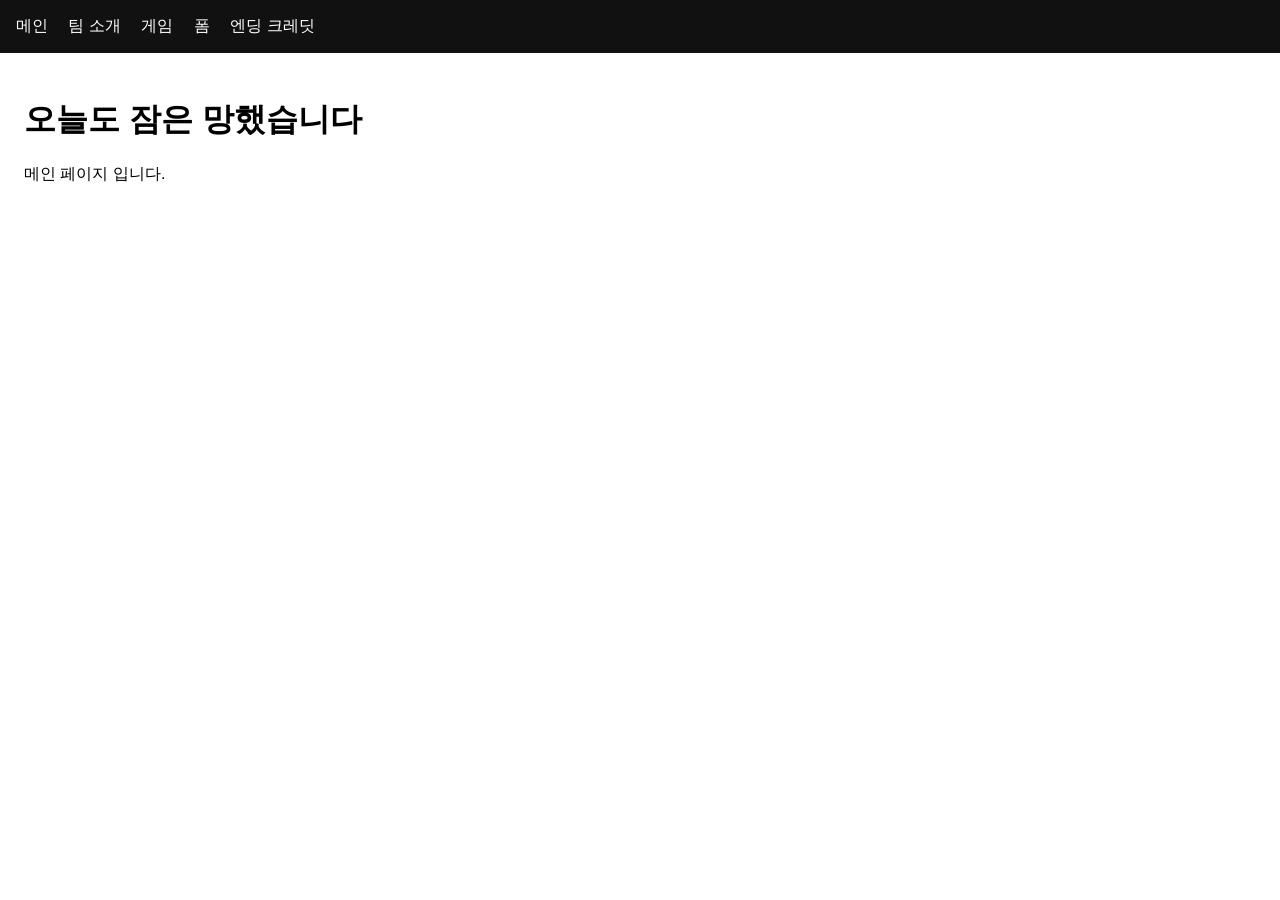
==== index.html @ 9ad0a55a "기본 파일 구조 + 네비게이션" ====
<!DOCTYPE html>
<html lang="ko">
<head>
  <meta charset="UTF-8">
  <title>오늘도 잠은 망했습니다</title>
  <link rel="stylesheet" href="css/style.css">
</head>
<body>

  <header>
    <nav>
      <a href="index.html">메인</a>
      <a href="team.html">팀 소개</a>
      <a href="game.html">게임</a>
      <a href="form.html">폼</a>
      <a href="credit.html">엔딩 크레딧</a>
    </nav>
  </header>

  <main>
    <h1>오늘도 잠은 망했습니다</h1>
    <p>메인 페이지 입니다.</p>
  </main>

</body>
</html>
---- css/style.css ----
* {
  box-sizing: border-box;
}

body {
  margin: 0;
  font-family: Arial, sans-serif;
}

header {
  background-color: #111;
  padding: 16px;
}

nav a {
  color: white;
  text-decoration: none;
  margin-right: 16px;
}

main {
  padding: 24px;
}
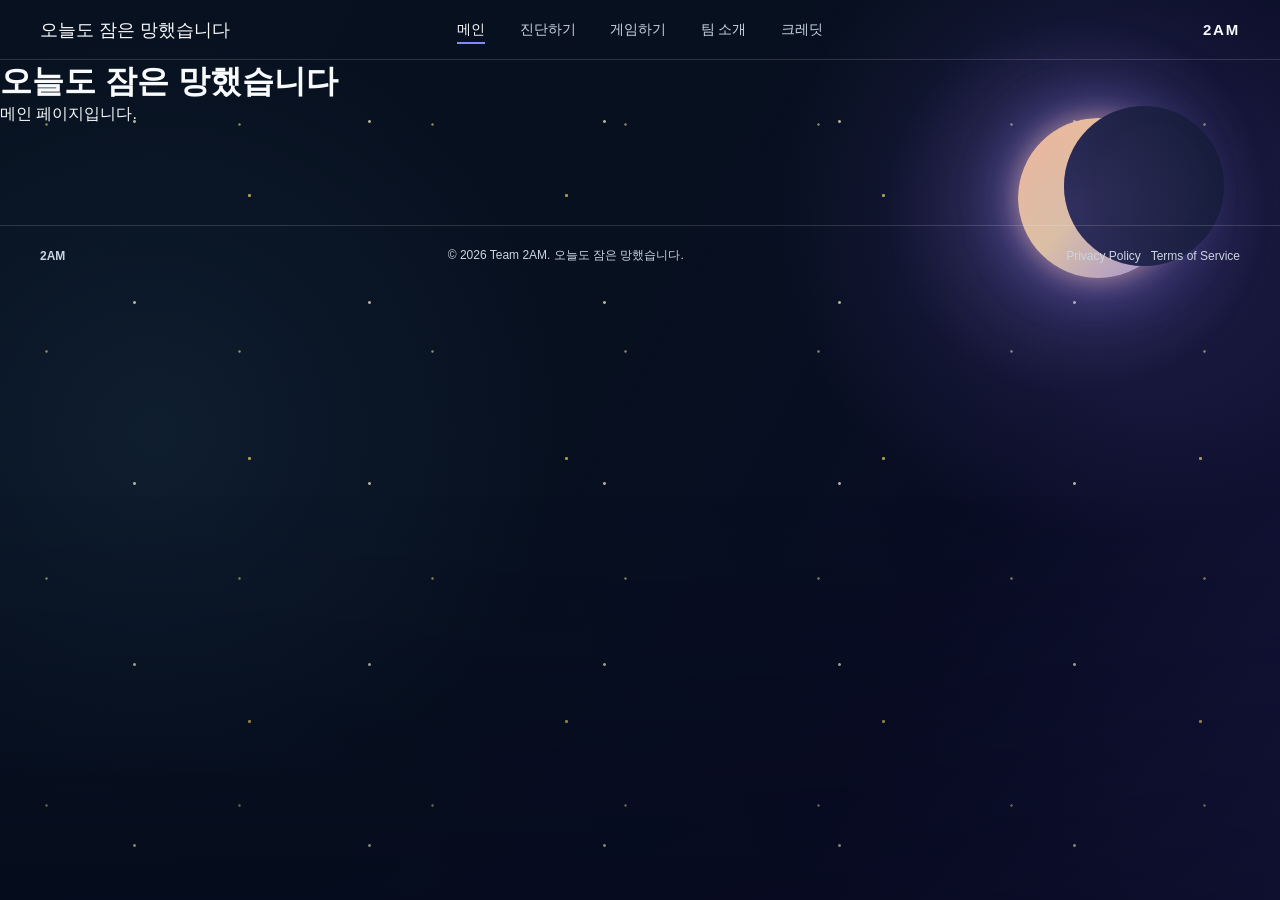
==== commit e47fab89: "공통 css 수정 + 게임페이지 추가 Co-Authored-By: Claude Sonnet 4.6 <noreply@anthropic.com>" ====
--- a/index.html
+++ b/index.html
@@ -1,26 +1,40 @@
 <!DOCTYPE html>
 <html lang="ko">
 <head>
-  <meta charset="UTF-8">
-  <title>오늘도 잠은 망했습니다</title>
-  <link rel="stylesheet" href="css/style.css">
+    <meta charset="UTF-8">
+    <meta name="viewport" content="width=device-width, initial-scale=1.0">
+    <title>오늘도 잠은 망했습니다</title>
+    <link rel="stylesheet" href="css/style.css">
 </head>
 <body>
 
-  <header>
-    <nav>
-      <a href="index.html">메인</a>
-      <a href="team.html">팀 소개</a>
-      <a href="game.html">게임</a>
-      <a href="form.html">폼</a>
-      <a href="credit.html">엔딩 크레딧</a>
-    </nav>
-  </header>
+    <div class="moon" aria-hidden="true"></div>
+    <div class="shooting-stars" aria-hidden="true"></div>
 
-  <main>
-    <h1>오늘도 잠은 망했습니다</h1>
-    <p>메인 페이지 입니다.</p>
-  </main>
+    <header>
+        <h3>오늘도 잠은 망했습니다</h3>
+        <nav id="mainNav">
+            <a href="index.html" class="active">메인</a>
+            <a href="form.html">진단하기</a>
+            <a href="game.html">게임하기</a>
+            <a href="team.html">팀 소개</a>
+            <a href="credit.html">크레딧</a>
+        </nav>
+        <span class="header-logo">2AM</span>
+        <button class="menu-toggle" id="menuToggle" type="button" aria-label="메뉴 열기" aria-expanded="false">☰</button>
+    </header>
 
+    <main>
+        <h1>오늘도 잠은 망했습니다</h1>
+        <p>메인 페이지입니다.</p>
+    </main>
+
+    <footer>
+        <b>2AM</b>
+        <p>© 2026 Team 2AM. 오늘도 잠은 망했습니다.</p>
+        <span>Privacy Policy &nbsp; Terms of Service</span>
+    </footer>
+
+    <script src="js/common.js"></script>
 </body>
-</html>+</html>
--- a/css/style.css
+++ b/css/style.css
@@ -1,23 +1,405 @@
+/* ==============================================
+   style.css — 공통 베이스 스타일
+   모든 페이지에서 공유하는 요소만 여기에 작성
+   페이지별 스타일은 각 css 파일에 작성하세요
+   ============================================== */
+
+/* ===== RESET ===== */
 * {
-  box-sizing: border-box;
-}
-
+    margin: 0;
+    padding: 0;
+    box-sizing: border-box;
+}
+
+/* ===== CSS 변수 (색상 팔레트) ===== */
+:root {
+    --text:   #f8fafc;
+    --muted:  #cbd5e1;
+    --line:   rgba(255, 255, 255, 0.15);
+    --glass:  rgba(5, 11, 31, 0.46);
+    --blue:   #60a5fa;
+    --purple: #a78bfa;
+    --gray:   #94a3b8;
+}
+
+/* ===== BODY — 밤하늘 배경 ===== */
 body {
-  margin: 0;
-  font-family: Arial, sans-serif;
-}
-
+    font-family: Arial, sans-serif;
+    background:
+        radial-gradient(circle at 86% 24%, rgba(99, 82, 180, 0.28), transparent 25%),
+        radial-gradient(circle at 12% 48%, rgba(45, 79, 105, 0.20), transparent 34%),
+        linear-gradient(118deg, #07111f 0%, #07101f 45%, #090d25 72%, #15143a 100%);
+    background-attachment: fixed;
+    color: var(--text);
+    min-height: 100vh;
+    overflow-x: hidden;
+    position: relative;
+}
+
+/* pseudo-element 공통 기반 */
+body::before,
+body::after {
+    content: "";
+    position: fixed;
+    inset: 0;
+    pointer-events: none;
+}
+
+/* 별 패턴 레이어 */
+body::before {
+    background-image:
+        radial-gradient(circle, rgba(255, 248, 196, 0.98) 0 1px,   transparent 1.8px),
+        radial-gradient(circle, rgba(253, 224, 71,  0.92) 0 1.2px, transparent 2px),
+        radial-gradient(circle, rgba(254, 240, 138, 0.76) 0 0.8px, transparent 1.6px);
+    background-size:
+        235px 181px,
+        317px 263px,
+        193px 227px;
+    background-position:
+        17px  31px,
+        91px  64px,
+        143px 11px;
+    opacity: 0.7;
+    mix-blend-mode: screen;
+    animation: starDrift 7s ease-in-out infinite;
+}
+
+/* 야광 오버레이 */
+body::after {
+    background:
+        radial-gradient(circle at 84% 23%, rgba(167, 139, 250, 0.2), transparent 15%),
+        linear-gradient(to bottom, transparent 55%, rgba(2, 6, 23, 0.32) 100%);
+    animation: nightGlow 9s ease-in-out infinite alternate;
+}
+
+/* header / main / footer는 배경 pseudo-element 위에 올라와야 함 */
+header,
+main,
+footer {
+    position: relative;
+    z-index: 1;
+}
+
+/* ===== 달 ===== */
+.moon {
+    position: fixed;
+    top: 118px;
+    right: 8%;
+    width: 160px;
+    height: 160px;
+    z-index: 0;
+    pointer-events: none;
+    border-radius: 50%;
+    background: linear-gradient(135deg, #f4bd91 10%, #e4c995 48%, #9b8ed2 100%);
+    box-shadow:
+        0 0  24px rgba(253, 186, 116, 0.52),
+        0 0  58px rgba(167, 139, 250, 0.48),
+        0 0 100px rgba(129, 140, 248, 0.28);
+    animation: moonFloat 8s cubic-bezier(0.45, 0, 0.55, 1) infinite alternate;
+}
+
+/* 초승달 모양: 같은 크기의 원으로 달을 가려서 반달 표현 */
+.moon::after {
+    content: "";
+    position: absolute;
+    width: 160px;
+    height: 160px;
+    top: -12px;
+    left: 46px;
+    border-radius: 50%;
+    background: #111833;
+    box-shadow: inset 10px -8px 22px rgba(24, 30, 66, 0.48);
+}
+
+/* ===== 별똥별 ===== */
+.shooting-stars {
+    position: fixed;
+    inset: 0;
+    z-index: 0;
+    pointer-events: none;
+    overflow: hidden;
+}
+
+/* JS에서 span을 동적으로 생성하고 --top, --delay CSS 변수를 주입 */
+.shooting-stars span {
+    position: absolute;
+    top: var(--top);
+    right: -220px;
+    width: 58px;
+    height: 1px;
+    border-radius: 999px;
+    opacity: 0;
+    background: linear-gradient(
+        90deg,
+        rgba(255, 255, 225, 0.9),
+        rgba(253, 224, 71,  0.42) 45%,
+        transparent
+    );
+    filter: blur(0.45px) drop-shadow(0 0 4px rgba(253, 224, 71, 0.48));
+    transform: translate3d(0, 0, 0) rotate(-38deg);
+    transform-origin: left center;
+    animation: shootingStar 30s linear var(--delay) infinite;
+}
+
+/* 꼬리 두 번째 선 */
+.shooting-stars span::before {
+    content: "";
+    position: absolute;
+    left: 2px;
+    top: 50%;
+    width: 58px;
+    height: 1px;
+    border-radius: 999px;
+    background: linear-gradient(
+        90deg,
+        rgba(255, 255, 225, 0.9),
+        rgba(253, 224, 71,  0.42) 45%,
+        transparent
+    );
+    filter: blur(0.45px) drop-shadow(0 0 4px rgba(253, 224, 71, 0.48));
+    transform: translateY(2px) rotate(5deg);
+    transform-origin: left center;
+}
+
+/* 별 머리 — clip-path로 10각 별 모양 */
+.shooting-stars span::after {
+    content: "";
+    position: absolute;
+    left: -8px;
+    top: 50%;
+    width: 12px;
+    height: 12px;
+    background: linear-gradient(135deg, #fff7a8 5%, #fde047 44%, #eab308 100%);
+    clip-path: polygon(
+        50%  0%,  61% 35%, 98% 35%, 68% 57%,
+        79% 94%,  50% 72%, 21% 94%, 32% 57%,
+         2% 35%,  39% 35%
+    );
+    box-shadow:
+        0 0  5px rgba(255, 255, 220, 0.95),
+        0 0 10px rgba(250, 204,  21, 0.65);
+    transform-origin: center;
+    animation: shootingStarSpin 1.4s linear infinite;
+}
+
+/* ===== 애니메이션 ===== */
+@keyframes starDrift {
+    0%   { opacity: 0.50; filter: brightness(0.9) drop-shadow(0 0 1px rgba(255,255,255,0.40)); transform: translate3d(-3px,  2px, 0) scale(1);     }
+    45%  { opacity: 0.86; filter: brightness(1.5) drop-shadow(0 0 2px rgba(205,196,255,0.80)); transform: translate3d( 8px, -7px, 0) scale(1.008); }
+    55%  { opacity: 1;    filter: brightness(1.9) drop-shadow(0 0 4px rgba(255,255,255,0.95)); transform: translate3d( 9px, -8px, 0) scale(1.012); }
+    100% { opacity: 0.56; filter: brightness(1.0) drop-shadow(0 0 1px rgba(205,196,255,0.45)); transform: translate3d(-3px,  2px, 0) scale(1);     }
+}
+
+@keyframes shootingStar {
+    0%       { opacity: 0;    transform: translate3d(    0,    0, 0) rotate(-38deg); }
+    2%       { opacity: 0.9;  transform: translate3d( -6vw,  5vh, 0) rotate(-38deg); }
+    9%       { opacity: 0.95; transform: translate3d(-62vw, 48vh, 0) rotate(-38deg); }
+    17%      { opacity: 0.9;  transform: translate3d(-118vw, 91vh, 0) rotate(-38deg); }
+    18%      { opacity: 0;    transform: translate3d(-125vw, 97vh, 0) rotate(-38deg); }
+    19%, 100%{ opacity: 0;    transform: translate3d(-125vw, 97vh, 0) rotate(-38deg); }
+}
+
+@keyframes shootingStarSpin {
+    from { transform: translateY(-50%) rotate(0deg); }
+    to   { transform: translateY(-50%) rotate(360deg); }
+}
+
+@keyframes nightGlow {
+    from { opacity: 0.72; transform: scale(1)     translate3d(  0,  0, 0); }
+    to   { opacity: 1;    transform: scale(1.025) translate3d(-8px, 5px, 0); }
+}
+
+@keyframes moonFloat {
+    from {
+        filter: brightness(0.92);
+        transform: translate3d(0, 0, 0) rotate(-0.8deg);
+        box-shadow: 0 0  22px rgba(253,186,116,0.44), 0 0  52px rgba(167,139,250,0.40), 0 0  90px rgba(129,140,248,0.22);
+    }
+    to {
+        filter: brightness(1.08);
+        transform: translate3d(-7px, 9px, 0) rotate(0.8deg);
+        box-shadow: 0 0  28px rgba(253,186,116,0.62), 0 0  68px rgba(167,139,250,0.56), 0 0 112px rgba(129,140,248,0.32);
+    }
+}
+
+/* 모션 민감 사용자 배려 */
+@media (prefers-reduced-motion: reduce) {
+    body::before,
+    body::after,
+    .moon,
+    .shooting-stars span,
+    .shooting-stars span::after {
+        animation: none;
+    }
+}
+
+/* ===== HEADER ===== */
 header {
-  background-color: #111;
-  padding: 16px;
+    height: 60px;
+    border-bottom: 1px solid var(--line);
+    display: flex;
+    justify-content: space-between;
+    align-items: center;
+    padding: 0 40px;
+}
+
+header h3 {
+    font-size: 18px;
+    font-weight: normal;
+    flex: 1; /* 왼쪽 공간 차지 → nav 중앙 정렬 효과 */
+}
+
+/* 우측 2AM 로고 */
+.header-logo {
+    flex: 1;
+    text-align: right;
+    font-size: 15px;
+    font-weight: bold;
+    letter-spacing: 0.12em;
+    color: var(--text);
 }
 
 nav a {
-  color: white;
-  text-decoration: none;
-  margin-right: 16px;
-}
-
-main {
-  padding: 24px;
-}+    text-decoration: none;
+    color: var(--muted);
+    margin: 0 15px;
+    font-size: 14px;
+    transition: color 0.3s;
+}
+
+nav a:hover {
+    color: white;
+}
+
+nav .active {
+    color: white;
+    border-bottom: 2px solid #818cf8;
+    padding-bottom: 5px;
+}
+
+/* 모바일 햄버거 버튼 — 데스크탑에서는 숨김 */
+.menu-toggle {
+    display: none;
+}
+
+/* ===== FOOTER ===== */
+footer {
+    margin-top: 100px;
+    border-top: 1px solid var(--line);
+    height: 60px;
+    display: flex;
+    justify-content: space-between;
+    align-items: center;
+    padding: 0 40px;
+    color: var(--muted);
+    font-size: 12px;
+}
+
+/* ===== 모바일 (공통) ===== */
+@media (max-width: 768px) {
+    /* 배경 단순화 */
+    body {
+        background:
+            radial-gradient(circle at 88% 12%, rgba(124, 58, 237, 0.22), transparent 25%),
+            linear-gradient(160deg, #07111f 0%, #0b1029 58%, #17133b 100%);
+    }
+
+    /* 달 — 크기/위치 조정 */
+    .moon {
+        top: 88px;
+        right: -28px;
+        width: 100px;
+        height: 100px;
+        opacity: 0.55;
+    }
+
+    .moon::after {
+        width: 100px;
+        height: 100px;
+        top: -8px;
+        left: 30px;
+    }
+
+    /* 헤더 — sticky + blur */
+    header {
+        position: sticky;
+        top: 0;
+        z-index: 5;
+        height: 58px;
+        padding: 0 18px;
+        background: rgba(7, 16, 31, 0.9);
+        backdrop-filter: blur(14px);
+    }
+
+    header h3 {
+        max-width: 210px;
+        font-size: 14px;
+    }
+
+    /* 로고 모바일에서 숨김 */
+    .header-logo {
+        display: none;
+    }
+
+    /* 햄버거 버튼 표시 */
+    .menu-toggle {
+        display: block;
+        width: 40px;
+        height: 40px;
+        margin: 0;
+        padding: 0;
+        border: none;
+        border-radius: 8px;
+        background: transparent;
+        box-shadow: none;
+        font-size: 24px;
+        color: var(--text);
+        cursor: pointer;
+        transition: background 0.2s;
+    }
+
+    .menu-toggle:hover {
+        background: rgba(255, 255, 255, 0.08);
+    }
+
+    /* nav — 드롭다운으로 변환 */
+    header nav {
+        position: absolute;
+        top: 58px;
+        right: 12px;
+        display: none;
+        width: 170px;
+        padding: 10px;
+        border: 1px solid var(--line);
+        border-radius: 12px;
+        background: rgba(10, 16, 40, 0.98);
+        box-shadow: 0 16px 38px rgba(0, 0, 0, 0.38);
+    }
+
+    header nav.show {
+        display: block;
+    }
+
+    header nav a {
+        display: block;
+        margin: 0;
+        padding: 12px 14px;
+        border-radius: 8px;
+    }
+
+    nav .active {
+        border-bottom: 0;
+        background: rgba(129, 140, 248, 0.2);
+        padding-bottom: 12px;
+    }
+
+    /* 푸터 — 세로 정렬 */
+    footer {
+        height: auto;
+        margin-top: 30px;
+        padding: 24px 16px;
+        flex-direction: column;
+        gap: 8px;
+        text-align: center;
+    }
+}
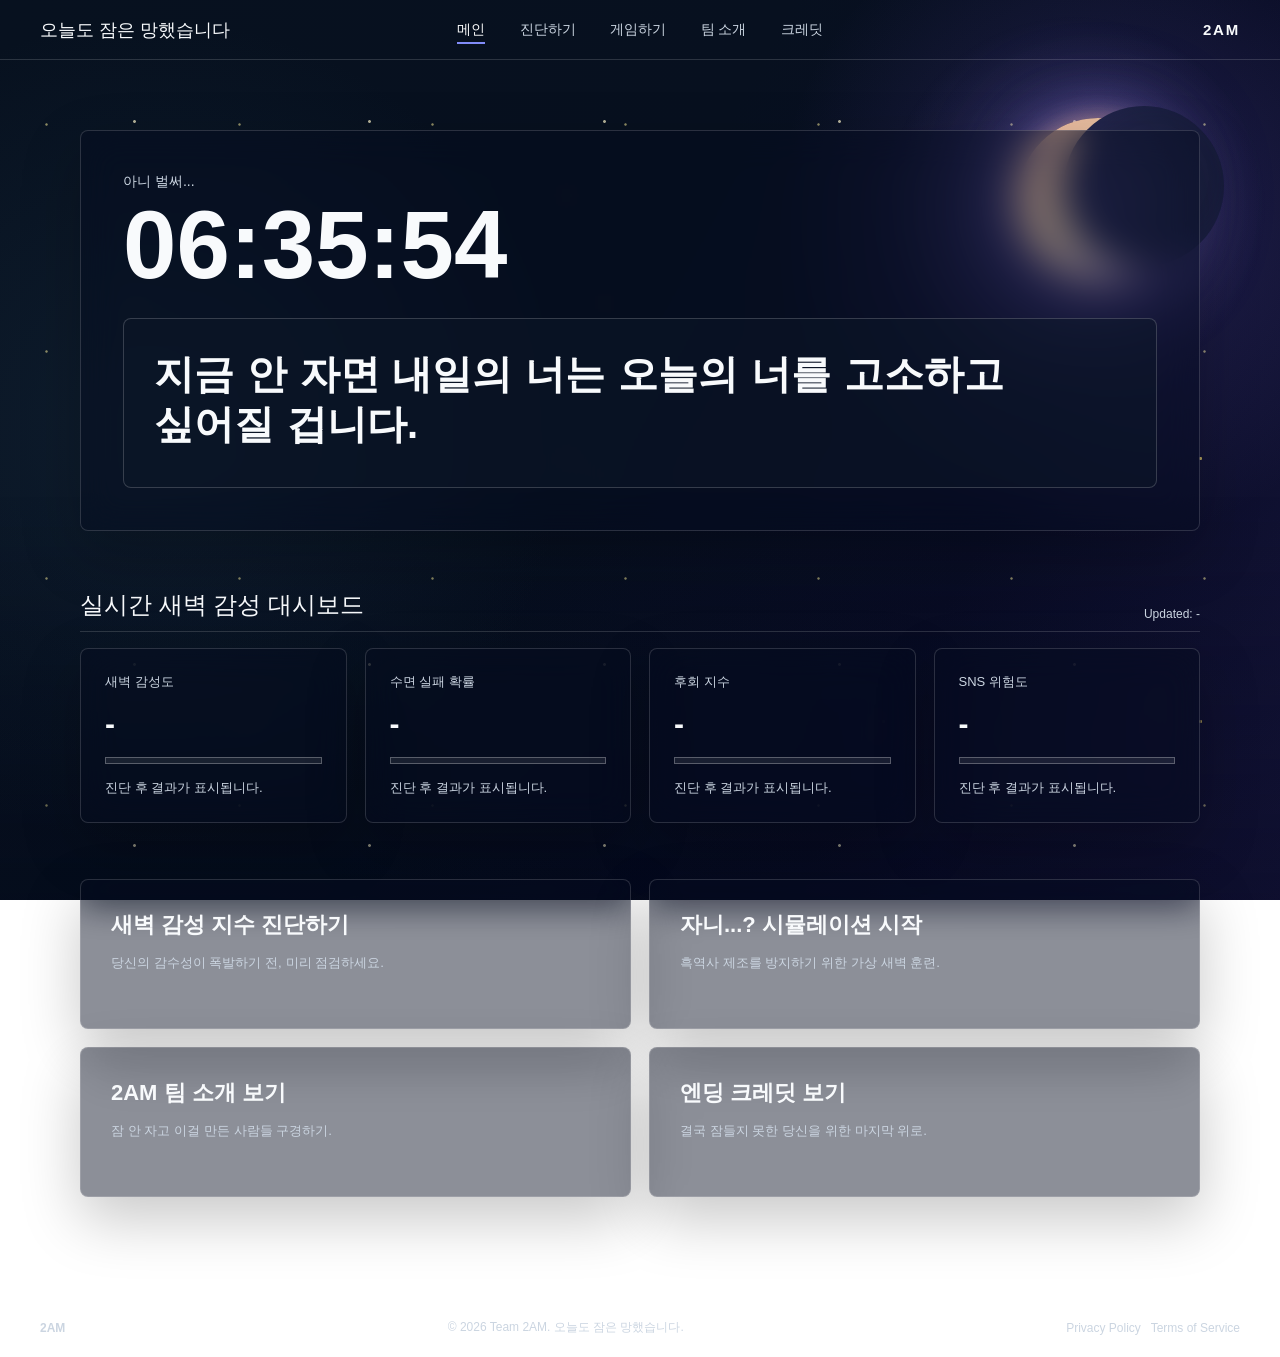
==== commit e2457da6: "fix : 팩폭 문구 자동 새로고침으로 변경" ====
--- a/index.html
+++ b/index.html
@@ -3,7 +3,7 @@
 <head>
     <meta charset="UTF-8">
     <meta name="viewport" content="width=device-width, initial-scale=1.0">
-    <title>오늘도 잠은 망했습니다</title>
+    <title>메인 | 오늘도 잠은 망했습니다</title>
     <link rel="stylesheet" href="css/style.css">
 </head>
 <body>
@@ -14,7 +14,7 @@
     <header>
         <h3>오늘도 잠은 망했습니다</h3>
         <nav id="mainNav">
-            <a href="index.html" class="active">메인</a>
+            <a href="main.html" class="active">메인</a>
             <a href="form.html">진단하기</a>
             <a href="game.html">게임하기</a>
             <a href="team.html">팀 소개</a>
@@ -24,9 +24,71 @@
         <button class="menu-toggle" id="menuToggle" type="button" aria-label="메뉴 열기" aria-expanded="false">☰</button>
     </header>
 
-    <main>
-        <h1>오늘도 잠은 망했습니다</h1>
-        <p>메인 페이지입니다.</p>
+    <main class="home-main">
+        <section class="time-panel" aria-labelledby="currentTimeTitle">
+            <p class="eyebrow">아니 벌써...</p>
+            <h1 id="currentTimeTitle" class="current-time">--:--:--</h1>
+
+            <div class="fact-card">
+                <p id="factMessage">지금 누워도 내일의 너는 오늘의 너를 기억합니다.</p>
+            </div>
+        </section>
+
+        <section class="dashboard" aria-labelledby="dashboardTitle">
+            <div class="section-heading">
+                <h2 id="dashboardTitle">실시간 새벽 감성 대시보드</h2>
+                <span id="dashboardUpdated">Updated: -</span>
+            </div>
+
+            <div class="dashboard-grid">
+                <article class="dashboard-card">
+                    <p>새벽 감성도</p>
+                    <strong id="dashboardEmotion">-</strong>
+                    <div class="meter"><span id="dashboardEmotionBar"></span></div>
+                    <small id="dashboardEmotionText">진단 후 결과가 표시됩니다.</small>
+                </article>
+
+                <article class="dashboard-card">
+                    <p>수면 실패 확률</p>
+                    <strong id="dashboardSleep">-</strong>
+                    <div class="meter"><span id="dashboardSleepBar"></span></div>
+                    <small id="dashboardSleepText">진단 후 결과가 표시됩니다.</small>
+                </article>
+
+                <article class="dashboard-card">
+                    <p>후회 지수</p>
+                    <strong id="dashboardRegret">-</strong>
+                    <div class="meter"><span id="dashboardRegretBar"></span></div>
+                    <small id="dashboardRegretText">진단 후 결과가 표시됩니다.</small>
+                </article>
+
+                <article class="dashboard-card">
+                    <p>SNS 위험도</p>
+                    <strong id="dashboardSns">-</strong>
+                    <div class="meter"><span id="dashboardSnsBar"></span></div>
+                    <small id="dashboardSnsText">진단 후 결과가 표시됩니다.</small>
+                </article>
+            </div>
+        </section>
+
+        <section class="quick-links" aria-label="바로가기">
+            <a class="quick-link" href="form.html">
+                <span>새벽 감성 지수 진단하기</span>
+                <small>당신의 감수성이 폭발하기 전, 미리 점검하세요.</small>
+            </a>
+            <a class="quick-link" href="game.html">
+                <span>자니...? 시뮬레이션 시작</span>
+                <small>흑역사 제조를 방지하기 위한 가상 새벽 훈련.</small>
+            </a>
+            <a class="quick-link" href="team.html">
+                <span>2AM 팀 소개 보기</span>
+                <small>잠 안 자고 이걸 만든 사람들 구경하기.</small>
+            </a>
+            <a class="quick-link" href="credit.html">
+                <span>엔딩 크레딧 보기</span>
+                <small>결국 잠들지 못한 당신을 위한 마지막 위로.</small>
+            </a>
+        </section>
     </main>
 
     <footer>
--- a/css/style.css
+++ b/css/style.css
@@ -277,6 +277,219 @@
     padding-bottom: 5px;
 }
 
+/* ===== MAIN PAGE ===== */
+.home-main {
+    width: min(1120px, calc(100% - 48px));
+    margin: 70px auto 0;
+}
+
+.time-panel,
+.dashboard-card,
+.quick-link {
+    border: 1px solid var(--line);
+    background: var(--glass);
+    box-shadow: 0 22px 60px rgba(0, 0, 0, 0.22);
+    backdrop-filter: blur(18px);
+}
+
+.time-panel {
+    padding: 42px;
+    border-radius: 8px;
+}
+
+.eyebrow {
+    margin-bottom: 8px;
+    color: var(--muted);
+    font-size: 14px;
+}
+
+.current-time {
+    margin-bottom: 28px;
+    font-size: clamp(48px, 8vw, 96px);
+    line-height: 0.95;
+    letter-spacing: 0;
+}
+
+.fact-card {
+    min-height: 170px;
+    padding: 30px;
+    border: 1px solid rgba(255, 255, 255, 0.18);
+    border-radius: 8px;
+    background: rgba(15, 23, 42, 0.52);
+    display: flex;
+    flex-direction: column;
+    justify-content: space-between;
+    gap: 24px;
+}
+
+.fact-card p {
+    max-width: 900px;
+    font-size: clamp(24px, 4vw, 40px);
+    line-height: 1.25;
+    font-weight: 800;
+    word-break: keep-all;
+    opacity: 1;
+    filter: blur(0);
+    transform: translateY(0) scale(1);
+    transition: opacity 0.75s ease, transform 0.75s ease, filter 0.75s ease;
+}
+
+.fact-card p.fade-out {
+    opacity: 0;
+    filter: blur(10px);
+    transform: translateY(-10px) scale(0.985);
+}
+
+.fact-char {
+    display: inline-block;
+    opacity: 0;
+    transform:
+        translate3d(var(--fly-x), var(--fly-y), 0)
+        scale(0.98);
+    animation: factCharReveal 0.9s cubic-bezier(0.22, 1, 0.36, 1) forwards;
+    animation-delay: var(--fly-delay);
+}
+
+.fact-space {
+    width: 0.32em;
+}
+
+@keyframes factCharReveal {
+    0% {
+        opacity: 0;
+        filter: blur(10px);
+        transform:
+            translate3d(var(--fly-x), var(--fly-y), 0)
+            scale(0.98);
+    }
+    70% {
+        opacity: 1;
+        filter: blur(1px);
+    }
+    100% {
+        opacity: 1;
+        filter: blur(0);
+        transform: translate3d(0, 0, 0) scale(1);
+    }
+}
+
+.text-button {
+    align-self: flex-end;
+    border: 0;
+    border-bottom: 1px solid currentColor;
+    background: transparent;
+    color: var(--text);
+    font: inherit;
+    cursor: pointer;
+}
+
+.text-button:hover {
+    color: #fde68a;
+}
+
+.dashboard {
+    margin-top: 58px;
+}
+
+.section-heading {
+    display: flex;
+    align-items: end;
+    justify-content: space-between;
+    gap: 16px;
+    margin-bottom: 16px;
+    border-bottom: 1px solid var(--line);
+    padding-bottom: 10px;
+}
+
+.section-heading h2 {
+    font-size: 24px;
+    font-weight: 500;
+}
+
+.section-heading span {
+    color: var(--muted);
+    font-size: 12px;
+}
+
+.dashboard-grid {
+    display: grid;
+    grid-template-columns: repeat(4, minmax(0, 1fr));
+    gap: 18px;
+}
+
+.dashboard-card {
+    min-height: 160px;
+    padding: 24px;
+    border-radius: 8px;
+}
+
+.dashboard-card p {
+    margin-bottom: 18px;
+    color: var(--muted);
+    font-size: 13px;
+}
+
+.dashboard-card strong {
+    display: block;
+    margin-bottom: 18px;
+    font-size: 30px;
+    line-height: 1;
+}
+
+.meter {
+    height: 7px;
+    margin-bottom: 14px;
+    border: 1px solid rgba(255, 255, 255, 0.28);
+    background: rgba(255, 255, 255, 0.08);
+}
+
+.meter span {
+    display: block;
+    width: 0;
+    height: 100%;
+    background: linear-gradient(90deg, #60a5fa, #fde047, #f97316);
+    transition: width 0.35s ease;
+}
+
+.dashboard-card small {
+    color: var(--muted);
+    line-height: 1.5;
+}
+
+.quick-links {
+    display: grid;
+    grid-template-columns: repeat(2, minmax(0, 1fr));
+    gap: 18px;
+    margin-top: 56px;
+}
+
+.quick-link {
+    min-height: 150px;
+    padding: 30px;
+    border-radius: 8px;
+    color: var(--text);
+    text-decoration: none;
+    transition: border-color 0.2s, transform 0.2s, background 0.2s;
+}
+
+.quick-link:hover {
+    border-color: rgba(253, 224, 71, 0.7);
+    background: rgba(30, 41, 59, 0.72);
+    transform: translateY(-2px);
+}
+
+.quick-link span {
+    display: block;
+    margin-bottom: 12px;
+    font-size: 22px;
+    font-weight: 800;
+}
+
+.quick-link small {
+    color: var(--muted);
+    line-height: 1.6;
+}
+
 /* 모바일 햄버거 버튼 — 데스크탑에서는 숨김 */
 .menu-toggle {
     display: none;
@@ -402,4 +615,50 @@
         gap: 8px;
         text-align: center;
     }
-}
+
+    .home-main {
+        width: calc(100% - 32px);
+        margin-top: 34px;
+    }
+
+    .time-panel {
+        padding: 22px;
+    }
+
+    .current-time {
+        margin-bottom: 20px;
+    }
+
+    .fact-card {
+        min-height: 150px;
+        padding: 22px;
+    }
+
+    .fact-card p {
+        font-size: 24px;
+    }
+
+    .text-button {
+        align-self: flex-start;
+    }
+
+    .section-heading {
+        align-items: start;
+        flex-direction: column;
+        gap: 6px;
+    }
+
+    .section-heading h2 {
+        font-size: 20px;
+    }
+
+    .dashboard-grid,
+    .quick-links {
+        grid-template-columns: 1fr;
+    }
+
+    .quick-link {
+        min-height: 132px;
+        padding: 24px;
+    }
+}
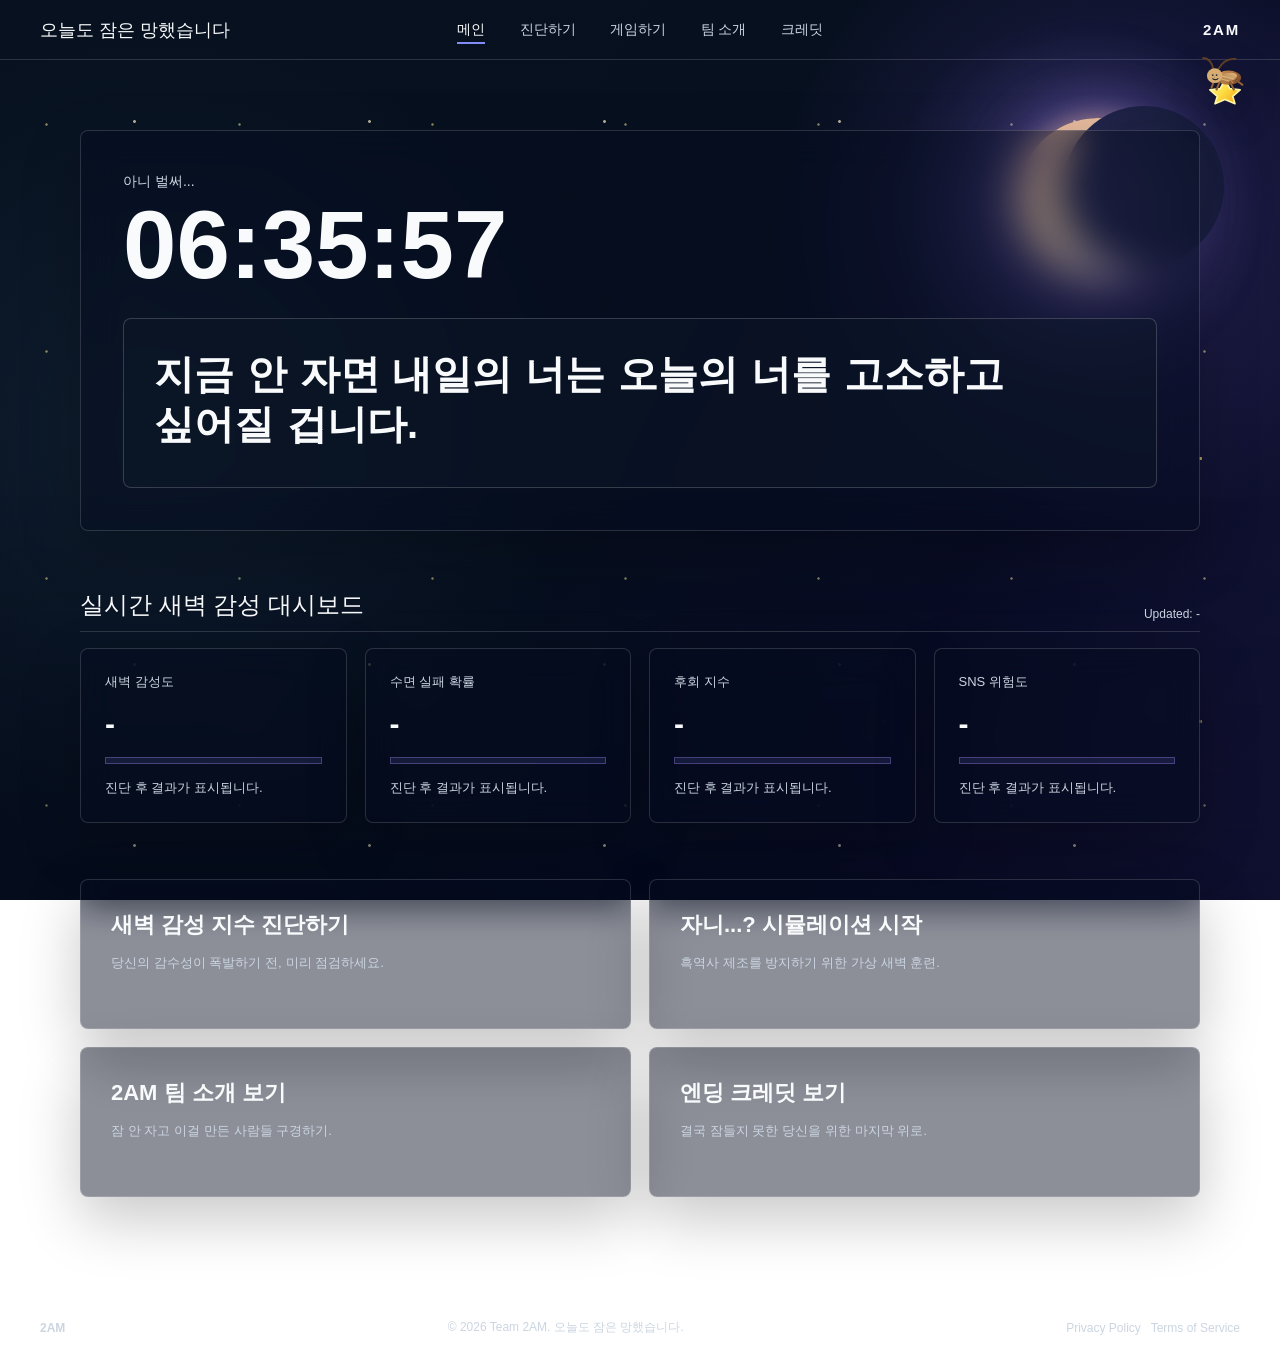
==== commit 0ffd2bf4: "feat : 귀뚜라미 추가" ====
--- a/index.html
+++ b/index.html
@@ -97,6 +97,12 @@
         <span>Privacy Policy &nbsp; Terms of Service</span>
     </footer>
 
+    <div class="music-player" id="musicPlayer">
+        <button class="music-toggle" id="musicToggle" type="button" aria-pressed="false">음악 켜기</button>
+        <div class="music-frame" id="musicFrame" aria-hidden="true"></div>
+    </div>
+
     <script src="js/common.js"></script>
+    <script src="js/music.js"></script>
 </body>
 </html>
--- a/css/style.css
+++ b/css/style.css
@@ -228,7 +228,9 @@
     body::after,
     .moon,
     .shooting-stars span,
-    .shooting-stars span::after {
+    .shooting-stars span::after,
+    .music-player,
+    .music-toggle {
         animation: none;
     }
 }
@@ -439,15 +441,16 @@
 .meter {
     height: 7px;
     margin-bottom: 14px;
-    border: 1px solid rgba(255, 255, 255, 0.28);
-    background: rgba(255, 255, 255, 0.08);
+    border: 1px solid rgba(167, 139, 250, 0.34);
+    background: rgba(129, 140, 248, 0.12);
 }
 
 .meter span {
     display: block;
     width: 0;
     height: 100%;
-    background: linear-gradient(90deg, #60a5fa, #fde047, #f97316);
+    background: linear-gradient(90deg, #818cf8, #c084fc);
+    box-shadow: 0 0 12px rgba(167, 139, 250, 0.42);
     transition: width 0.35s ease;
 }
 
@@ -506,6 +509,83 @@
     padding: 0 40px;
     color: var(--muted);
     font-size: 12px;
+}
+
+/* ===== 공통 음악 컨트롤 ===== */
+.music-player {
+    position: fixed;
+    top: 48px;
+    right: 26px;
+    z-index: 20;
+    animation: cricketFloat 7.5s ease-in-out infinite;
+    transform-origin: center;
+}
+
+.music-toggle {
+    width: 58px;
+    height: 58px;
+    border: 0;
+    border-radius: 0;
+    padding: 0;
+    background: url("../asset/cricket.svg") center / contain no-repeat;
+    color: var(--text);
+    font: inherit;
+    font-size: 0;
+    filter: drop-shadow(0 12px 18px rgba(2, 6, 23, 0.36));
+    cursor: pointer;
+    transform-origin: 50% 82%;
+    animation: cricketSway 7.5s ease-in-out infinite;
+    transition: filter 0.2s ease, transform 0.2s ease;
+}
+
+.music-toggle:hover {
+    animation-play-state: paused;
+    transform: translateY(-3px) rotate(-5deg) scale(1.05);
+}
+
+.music-toggle.is-playing {
+    filter:
+        drop-shadow(0 12px 18px rgba(2, 6, 23, 0.36))
+        drop-shadow(0 0 16px rgba(185, 231, 90, 0.48));
+}
+
+.music-frame {
+    position: absolute;
+    width: 1px;
+    height: 1px;
+    overflow: hidden;
+    opacity: 0;
+    pointer-events: none;
+}
+
+@keyframes cricketFloat {
+    0%, 100% {
+        transform: translate3d(0, 0, 0);
+    }
+    25% {
+        transform: translate3d(-34px, -10px, 0);
+    }
+    50% {
+        transform: translate3d(-68px, -2px, 0);
+    }
+    75% {
+        transform: translate3d(-28px, 4px, 0);
+    }
+}
+
+@keyframes cricketSway {
+    0%, 100% {
+        transform: translateY(0) rotate(0deg) scale(1);
+    }
+    25% {
+        transform: translateY(-1px) rotate(-1.6deg) scale(1.01);
+    }
+    50% {
+        transform: translateY(0) rotate(1.2deg) scale(1);
+    }
+    75% {
+        transform: translateY(1px) rotate(-0.8deg) scale(1.006);
+    }
 }
 
 /* ===== 모바일 (공통) ===== */
@@ -661,4 +741,15 @@
         min-height: 132px;
         padding: 24px;
     }
-}
+
+    .music-player {
+        top: 58px;
+        right: 12px;
+    }
+
+    .music-toggle {
+        width: 46px;
+        height: 46px;
+    }
+
+}
